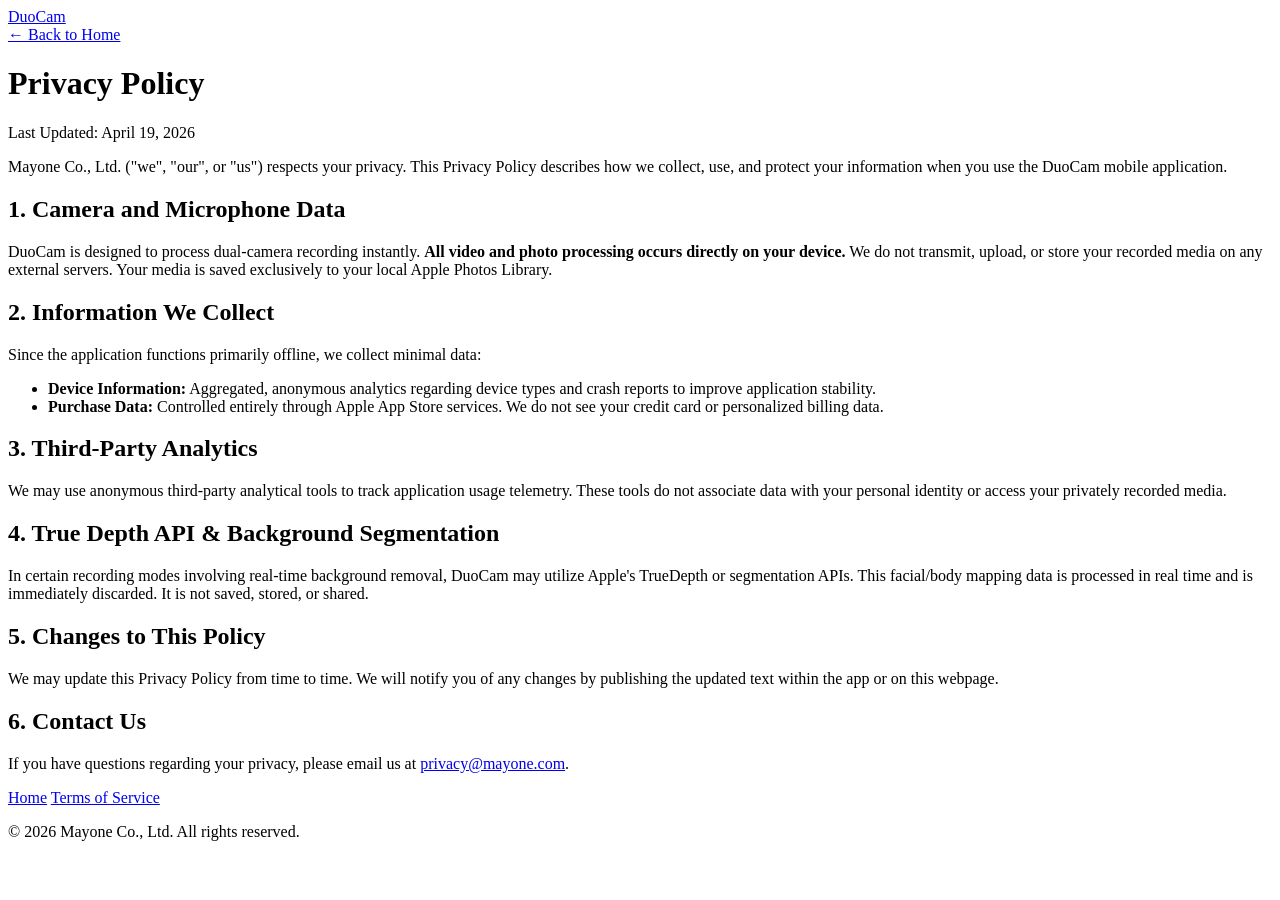
==== privacy.html @ 9bd3e775 "Add files via upload" ====
<!DOCTYPE html>
<html lang="en">
<head>
    <meta charset="UTF-8">
    <meta name="viewport" content="width=device-width, initial-scale=1.0">
    <title>Privacy Policy - DuoCam</title>
    <link rel="stylesheet" href="css/style.css">
    <script src="js/main.js" defer></script>
</head>
<body>
    <div class="ambient-glow glow-2" style="opacity: 0.3;"></div>
    
    <!-- Navigation -->
    <nav class="container">
        <a href="index.html" class="logo">DuoCam</a>
    </nav>

    <main class="container doc-page">
        <a href="index.html" class="back-link reveal">← Back to Home</a>
        
        <div class="doc-content reveal" style="transition-delay: 0.1s;">
            <div class="doc-header">
                <h1>Privacy Policy</h1>
                <p>Last Updated: April 19, 2026</p>
            </div>
            
            <p>Mayone Co., Ltd. ("we", "our", or "us") respects your privacy. This Privacy Policy describes how we collect, use, and protect your information when you use the DuoCam mobile application.</p>
            
            <h2>1. Camera and Microphone Data</h2>
            <p>DuoCam is designed to process dual-camera recording instantly. <strong>All video and photo processing occurs directly on your device.</strong> We do not transmit, upload, or store your recorded media on any external servers. Your media is saved exclusively to your local Apple Photos Library.</p>

            <h2>2. Information We Collect</h2>
            <p>Since the application functions primarily offline, we collect minimal data:</p>
            <ul>
                <li><strong>Device Information:</strong> Aggregated, anonymous analytics regarding device types and crash reports to improve application stability.</li>
                <li><strong>Purchase Data:</strong> Controlled entirely through Apple App Store services. We do not see your credit card or personalized billing data.</li>
            </ul>

            <h2>3. Third-Party Analytics</h2>
            <p>We may use anonymous third-party analytical tools to track application usage telemetry. These tools do not associate data with your personal identity or access your privately recorded media.</p>

            <h2>4. True Depth API & Background Segmentation</h2>
            <p>In certain recording modes involving real-time background removal, DuoCam may utilize Apple's TrueDepth or segmentation APIs. This facial/body mapping data is processed in real time and is immediately discarded. It is not saved, stored, or shared.</p>

            <h2>5. Changes to This Policy</h2>
            <p>We may update this Privacy Policy from time to time. We will notify you of any changes by publishing the updated text within the app or on this webpage.</p>
            
            <h2>6. Contact Us</h2>
            <p>If you have questions regarding your privacy, please email us at <a href="mailto:privacy@mayone.com">privacy@mayone.com</a>.</p>
        </div>
    </main>

    <!-- Footer -->
    <footer>
        <div class="container">
            <div class="footer-links">
                <a href="index.html">Home</a>
                <a href="terms.html">Terms of Service</a>
            </div>
            <p class="copyright">&copy; 2026 Mayone Co., Ltd. All rights reserved.</p>
        </div>
    </footer>
</body>
</html>
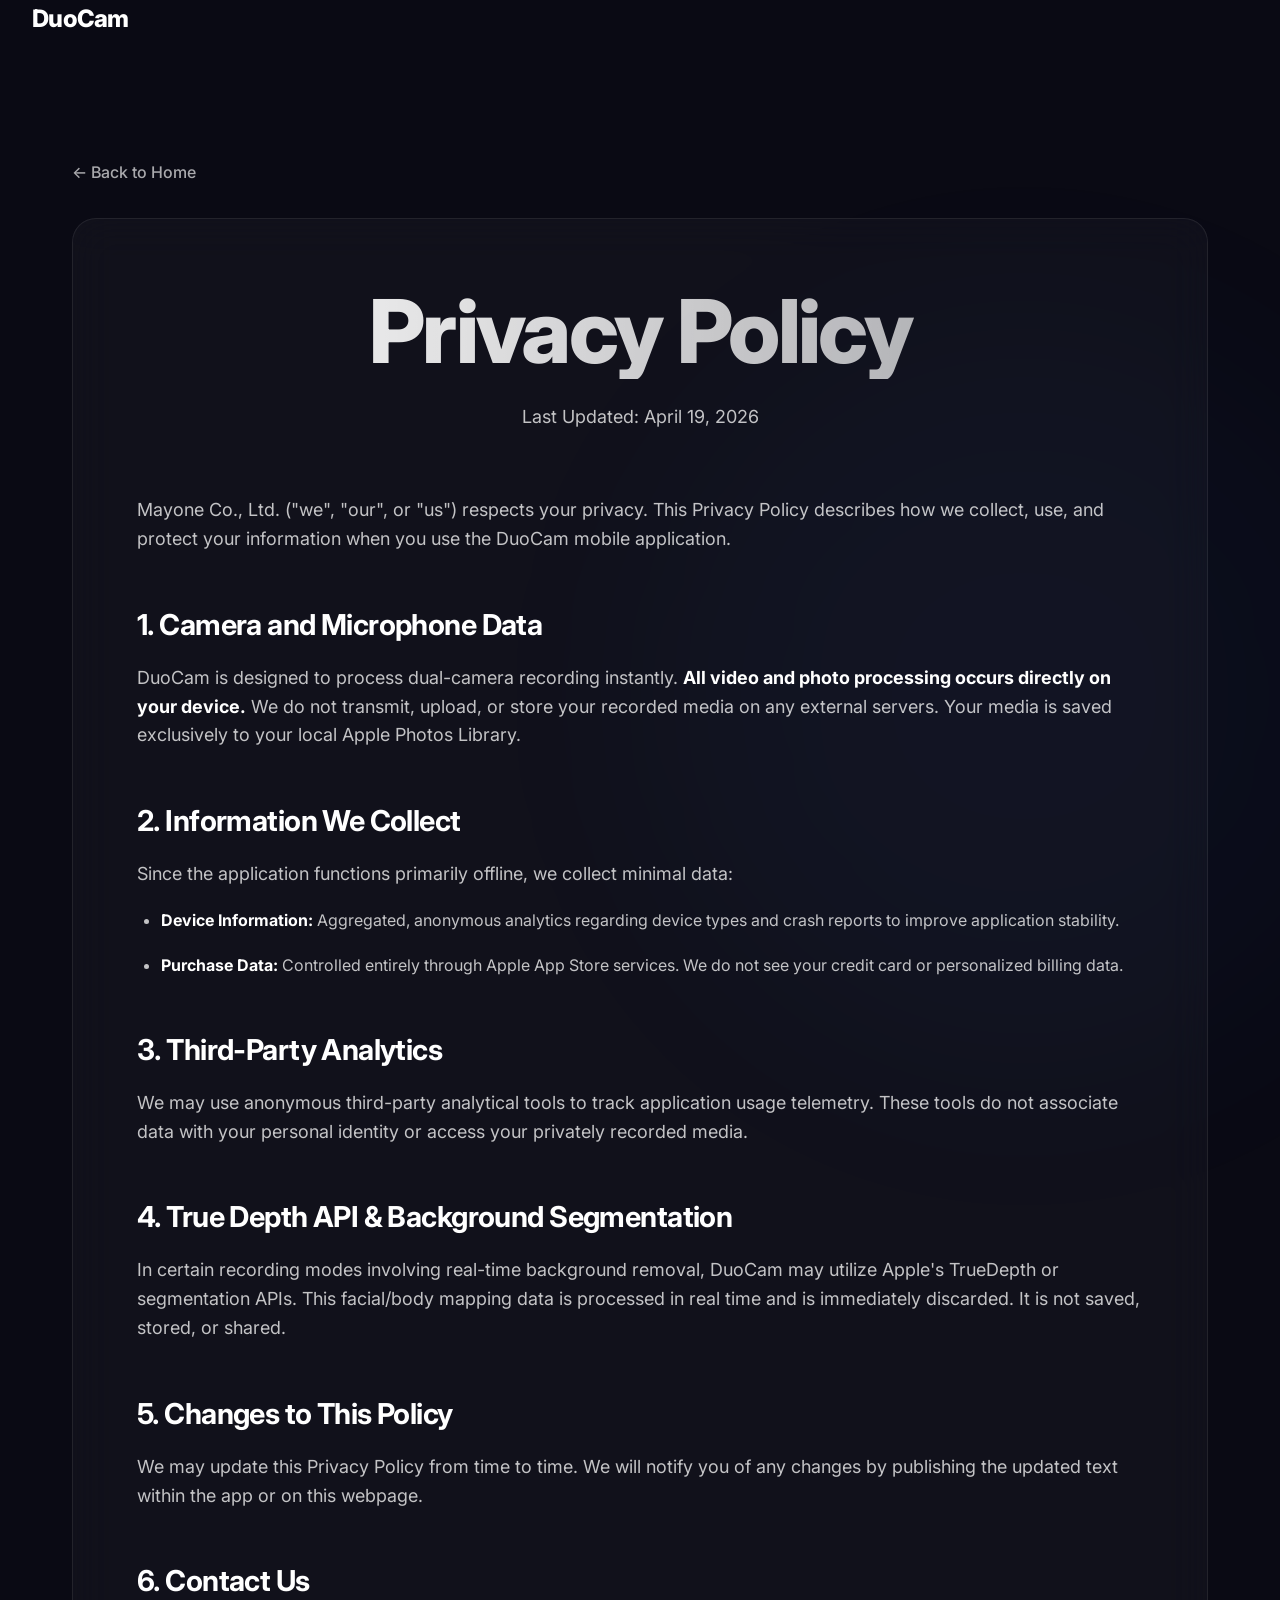
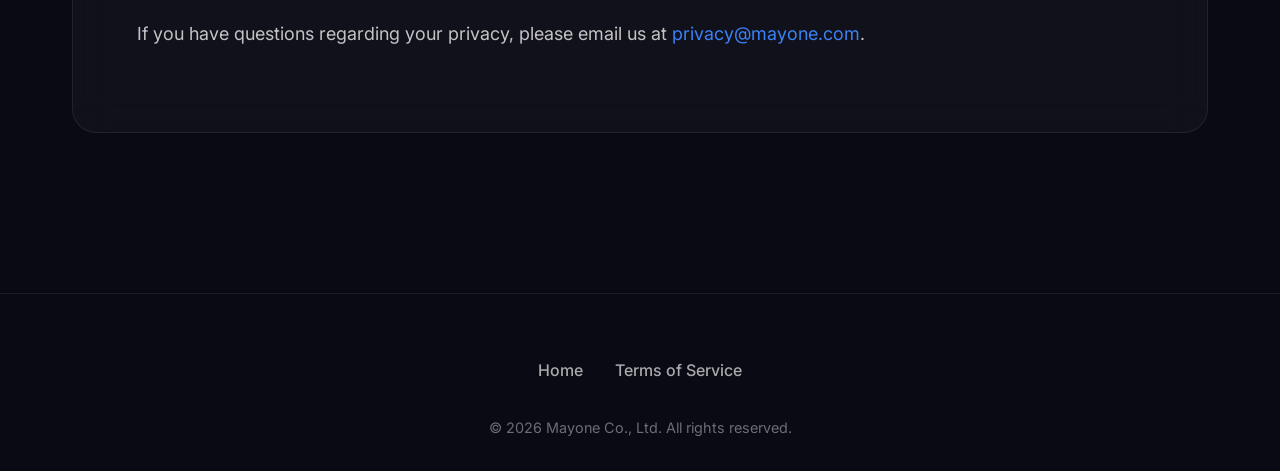
==== commit 92ddc086: "a" ====
--- a/privacy.html
+++ b/privacy.html
@@ -4,8 +4,8 @@
     <meta charset="UTF-8">
     <meta name="viewport" content="width=device-width, initial-scale=1.0">
     <title>Privacy Policy - DuoCam</title>
-    <link rel="stylesheet" href="css/style.css">
-    <script src="js/main.js" defer></script>
+    <link rel="stylesheet" href="style.css">
+    <script src="main.js" defer></script>
 </head>
 <body>
     <div class="ambient-glow glow-2" style="opacity: 0.3;"></div>
--- a/style.css
+++ b/style.css
@@ -0,0 +1,243 @@
+@import url('https://fonts.googleapis.com/css2?family=Inter:wght@400;500;600;700;800&display=swap');
+
+:root {
+  --bg-primary: #0A0A14;
+  --bg-secondary: #131221;
+  --text-primary: #FFFFFF;
+  --text-secondary: rgba(255, 255, 255, 0.65);
+  --accent-purple: rgb(168, 85, 247);
+  --accent-blue: rgb(59, 130, 246);
+  --accent-yellow: #FFDE00;
+  
+  --glass-bg: rgba(255, 255, 255, 0.03);
+  --glass-border: rgba(255, 255, 255, 0.08);
+  --glass-shadow: 0 8px 32px 0 rgba(0, 0, 0, 0.37);
+  
+  --font-main: 'Inter', -apple-system, BlinkMacSystemFont, sans-serif;
+  --transition: all 0.4s cubic-bezier(0.16, 1, 0.3, 1);
+}
+
+* {
+  margin: 0;
+  padding: 0;
+  box-sizing: border-box;
+}
+
+body {
+  font-family: var(--font-main);
+  background-color: var(--bg-primary);
+  color: var(--text-primary);
+  line-height: 1.6;
+  overflow-x: hidden;
+  -webkit-font-smoothing: antialiased;
+}
+
+/* Typography */
+h1 {
+  font-size: clamp(3rem, 8vw, 5.5rem);
+  font-weight: 800;
+  line-height: 1.1;
+  letter-spacing: -0.03em;
+  background: linear-gradient(to right, #ffffff, rgba(255,255,255,0.6));
+  -webkit-background-clip: text;
+  -webkit-text-fill-color: transparent;
+  margin-bottom: 1.5rem;
+}
+
+h2 {
+  font-size: clamp(2rem, 5vw, 3.5rem);
+  font-weight: 700;
+  letter-spacing: -0.02em;
+  margin-bottom: 1rem;
+}
+
+p {
+  font-size: 1.125rem;
+  color: var(--text-secondary);
+}
+
+/* Utility Animations */
+.reveal {
+  opacity: 0;
+  transform: translateY(40px);
+  transition: var(--transition);
+}
+
+.reveal.active {
+  opacity: 1;
+  transform: translateY(0);
+}
+
+/* Background Ambient Glows */
+.ambient-glow {
+  position: fixed;
+  border-radius: 50%;
+  filter: blur(120px);
+  z-index: -1;
+  opacity: 0.5;
+  animation: pulse 8s infinite alternate;
+}
+.glow-1 { top: -10%; left: -10%; width: 50vw; height: 50vw; background: rgba(168, 85, 247, 0.15); }
+.glow-2 { bottom: -20%; right: -10%; width: 60vw; height: 60vw; background: rgba(59, 130, 246, 0.12); }
+
+@keyframes pulse {
+  0% { transform: scale(1) translate(0, 0); }
+  100% { transform: scale(1.1) translate(2%, -2%); }
+}
+
+/* Generic Layout */
+.container {
+  max-width: 1200px;
+  margin: 0 auto;
+  padding: 0 2rem;
+}
+
+section {
+  padding: 8rem 0;
+}
+
+/* Navigation */
+nav {
+  padding: 1.5rem 0;
+  display: flex;
+  justify-content: space-between;
+  align-items: center;
+  position: absolute;
+  top: 0;
+  width: 100%;
+  z-index: 100;
+}
+.logo { 
+    font-size: 1.5rem; 
+    font-weight: 800; 
+    letter-spacing: -0.03em; 
+    display: flex;
+    align-items: center;
+    gap: 0.5rem;
+    text-decoration: none;
+    color: white;
+}
+
+/* Buttons */
+.btn {
+  display: inline-flex;
+  align-items: center;
+  justify-content: center;
+  padding: 1.1rem 2.2rem;
+  border-radius: 100px;
+  font-weight: 600;
+  text-decoration: none;
+  transition: var(--transition);
+  cursor: pointer;
+  border: none;
+  font-size: 1.05rem;
+}
+
+.btn-primary {
+  background: linear-gradient(135deg, var(--accent-purple), var(--accent-blue));
+  color: white;
+  box-shadow: 0 10px 30px rgba(168, 85, 247, 0.3);
+}
+
+.btn-primary:hover {
+  transform: translateY(-3px);
+  box-shadow: 0 15px 40px rgba(59, 130, 246, 0.4);
+}
+
+.btn-secondary {
+    background: var(--glass-bg);
+    border: 1px solid var(--glass-border);
+    color: white;
+    backdrop-filter: blur(10px);
+}
+
+.btn-secondary:hover {
+    background: rgba(255,255,255,0.1);
+    transform: translateY(-3px);
+}
+
+/* Glassmorphism Cards */
+.glass-card {
+  background: var(--glass-bg);
+  backdrop-filter: blur(16px);
+  -webkit-backdrop-filter: blur(16px);
+  border: 1px solid var(--glass-border);
+  border-radius: 24px;
+  padding: 3rem;
+  box-shadow: var(--glass-shadow);
+  transition: var(--transition);
+}
+.glass-card:hover {
+  transform: translateY(-5px);
+  border-color: rgba(255, 255, 255, 0.15);
+  background: rgba(255, 255, 255, 0.05);
+}
+
+/* Footer */
+footer {
+  margin-top: 5rem;
+  padding: 4rem 0 2rem;
+  border-top: 1px solid var(--glass-border);
+  text-align: center;
+}
+.footer-links {
+    display: flex;
+    justify-content: center;
+    gap: 2rem;
+    margin-bottom: 2rem;
+}
+footer a {
+  color: var(--text-secondary);
+  text-decoration: none;
+  transition: var(--transition);
+  font-weight: 500;
+}
+footer a:hover {
+  color: var(--text-primary);
+}
+.copyright {
+    font-size: 0.9rem;
+    color: rgba(255,255,255,0.4);
+}
+
+/* Document Pages (Terms & Privacy) */
+.doc-page {
+  padding-top: 10rem;
+  padding-bottom: 5rem;
+}
+.doc-content {
+  background: var(--glass-bg);
+  border: 1px solid var(--glass-border);
+  border-radius: 24px;
+  padding: 4rem;
+  backdrop-filter: blur(20px);
+}
+.doc-header { text-align: center; margin-bottom: 4rem; }
+.doc-header p { margin: 0 auto; }
+.doc-content h2 { font-size: 1.8rem; margin-top: 3rem; margin-bottom: 1rem; color: white; }
+.doc-content h3 { font-size: 1.3rem; margin-top: 2rem; margin-bottom: 0.5rem; color: var(--accent-purple); }
+.doc-content p, .doc-content li { margin-bottom: 1.2rem; color: rgba(255,255,255,0.75); }
+.doc-content ul { margin-left: 1.5rem; margin-bottom: 1.5rem; }
+.doc-content strong { color: white; }
+.doc-content a { color: var(--accent-blue); text-decoration: none; }
+
+.back-link {
+    display: inline-flex;
+    align-items: center;
+    gap: 0.5rem;
+    margin-bottom: 2rem;
+    color: var(--text-secondary);
+    text-decoration: none;
+    font-weight: 500;
+    transition: var(--transition);
+}
+.back-link:hover { 
+    color: white; 
+    transform: translateX(-5px);
+}
+
+/* Responsive */
+@media (max-width: 768px) {
+    .doc-content { padding: 2rem; }
+    section { padding: 5rem 0; }
+}
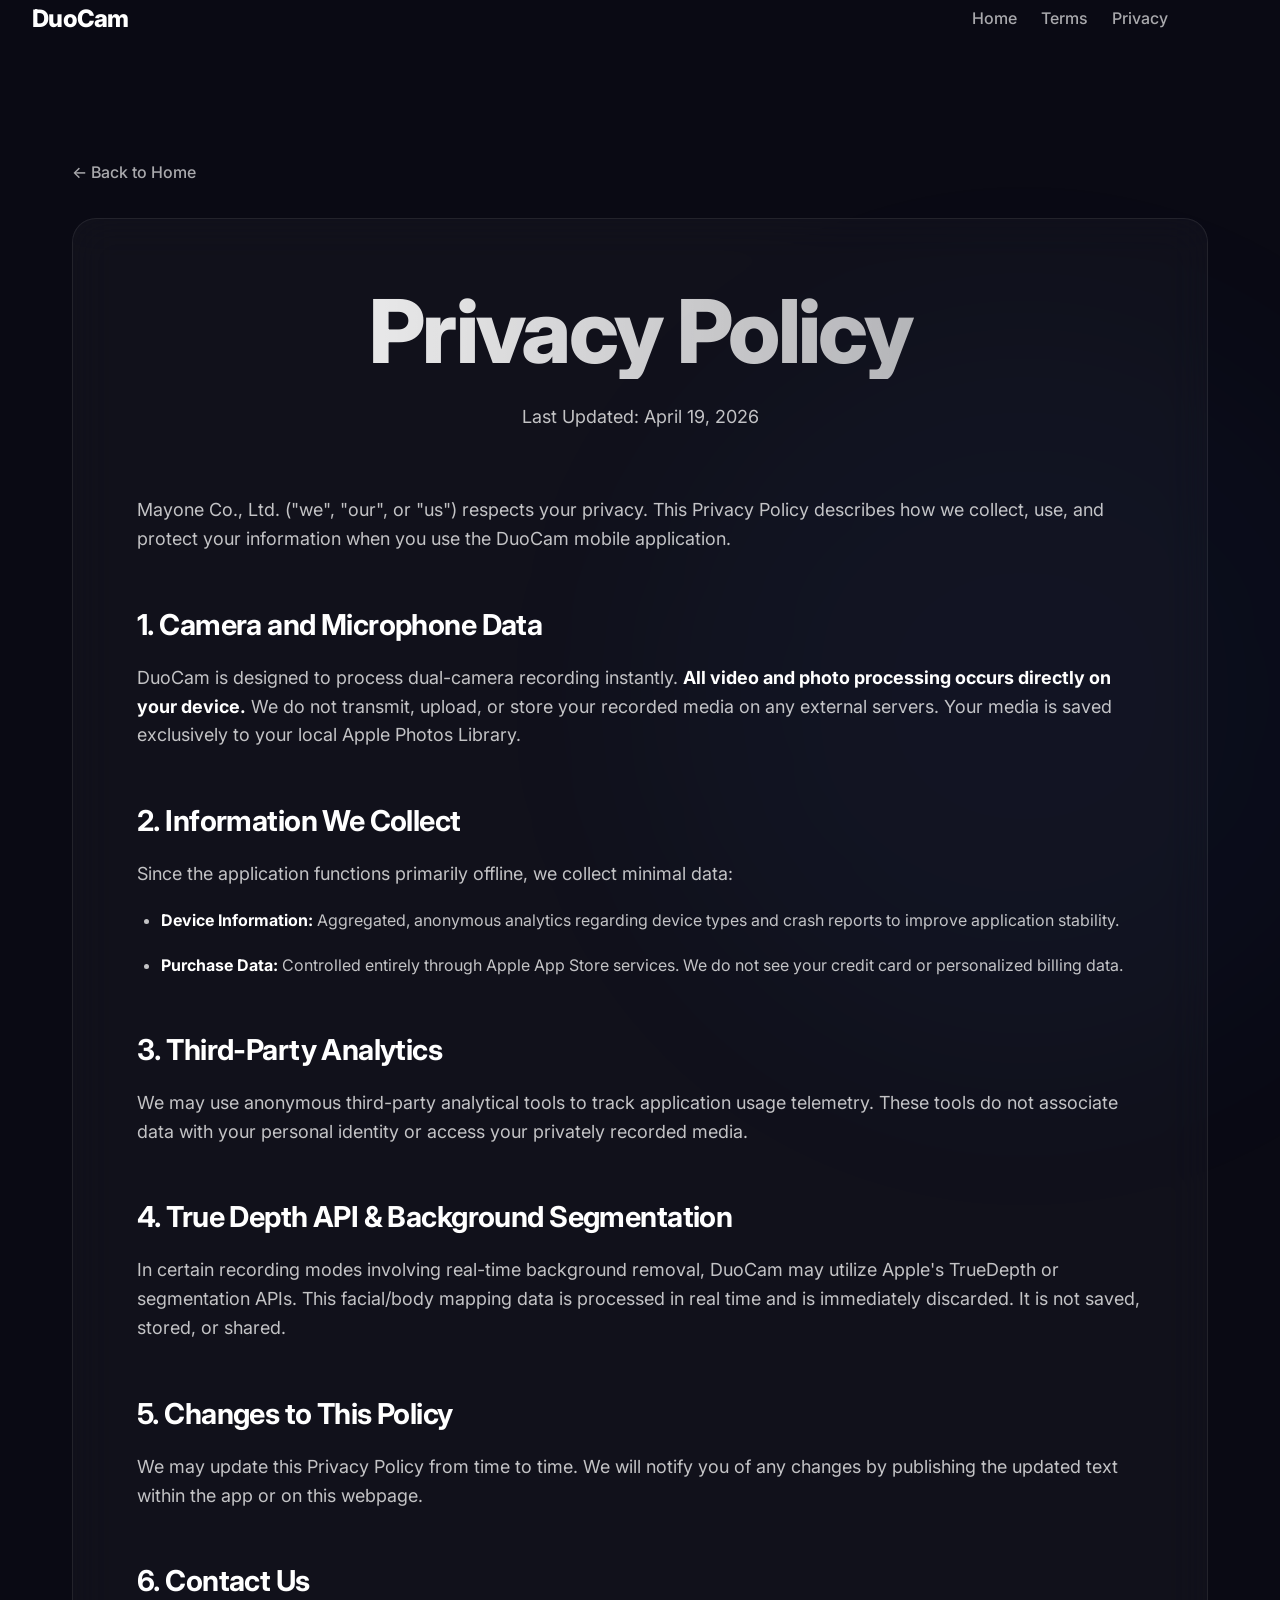
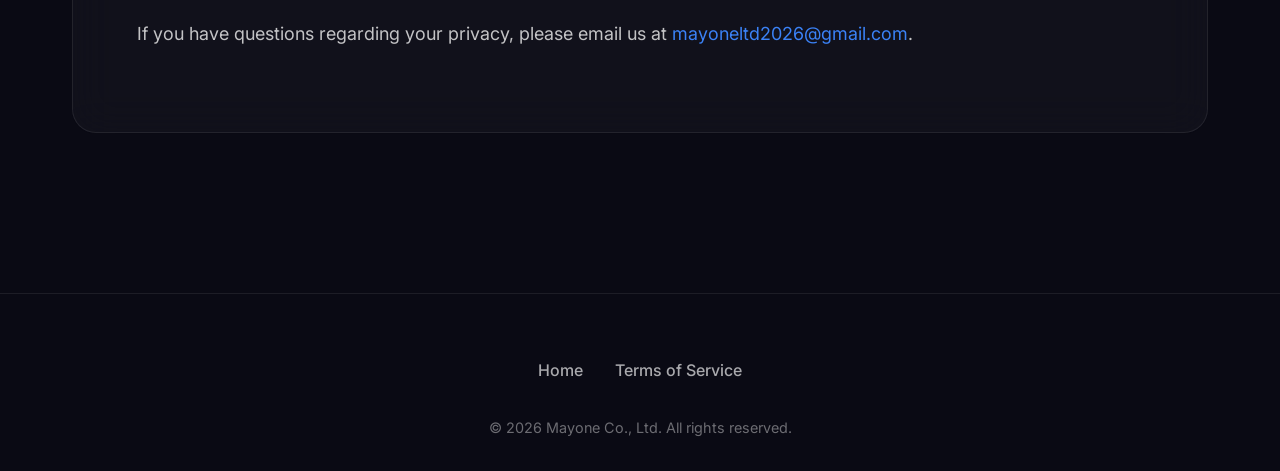
==== commit 7ea41b88: "update" ====
--- a/privacy.html
+++ b/privacy.html
@@ -13,6 +13,11 @@
     <!-- Navigation -->
     <nav class="container">
         <a href="index.html" class="logo">DuoCam</a>
+        <div class="nav-links">
+            <a href="index.html" class="nav-link">Home</a>
+            <a href="terms.html" class="nav-link">Terms</a>
+            <a href="privacy.html" class="nav-link">Privacy</a>
+        </div>
     </nav>
 
     <main class="container doc-page">
@@ -46,7 +51,7 @@
             <p>We may update this Privacy Policy from time to time. We will notify you of any changes by publishing the updated text within the app or on this webpage.</p>
             
             <h2>6. Contact Us</h2>
-            <p>If you have questions regarding your privacy, please email us at <a href="mailto:privacy@mayone.com">privacy@mayone.com</a>.</p>
+            <p>If you have questions regarding your privacy, please email us at <a href="mailto:mayoneltd2026@gmail.com">mayoneltd2026@gmail.com</a>.</p>
         </div>
     </main>
 
--- a/style.css
+++ b/style.css
@@ -117,6 +117,20 @@
     text-decoration: none;
     color: white;
 }
+.nav-links {
+    display: flex;
+    gap: 1.5rem;
+    align-items: center;
+}
+.nav-link {
+    color: var(--text-secondary);
+    text-decoration: none;
+    font-weight: 500;
+    transition: var(--transition);
+}
+.nav-link:hover {
+    color: white;
+}
 
 /* Buttons */
 .btn {
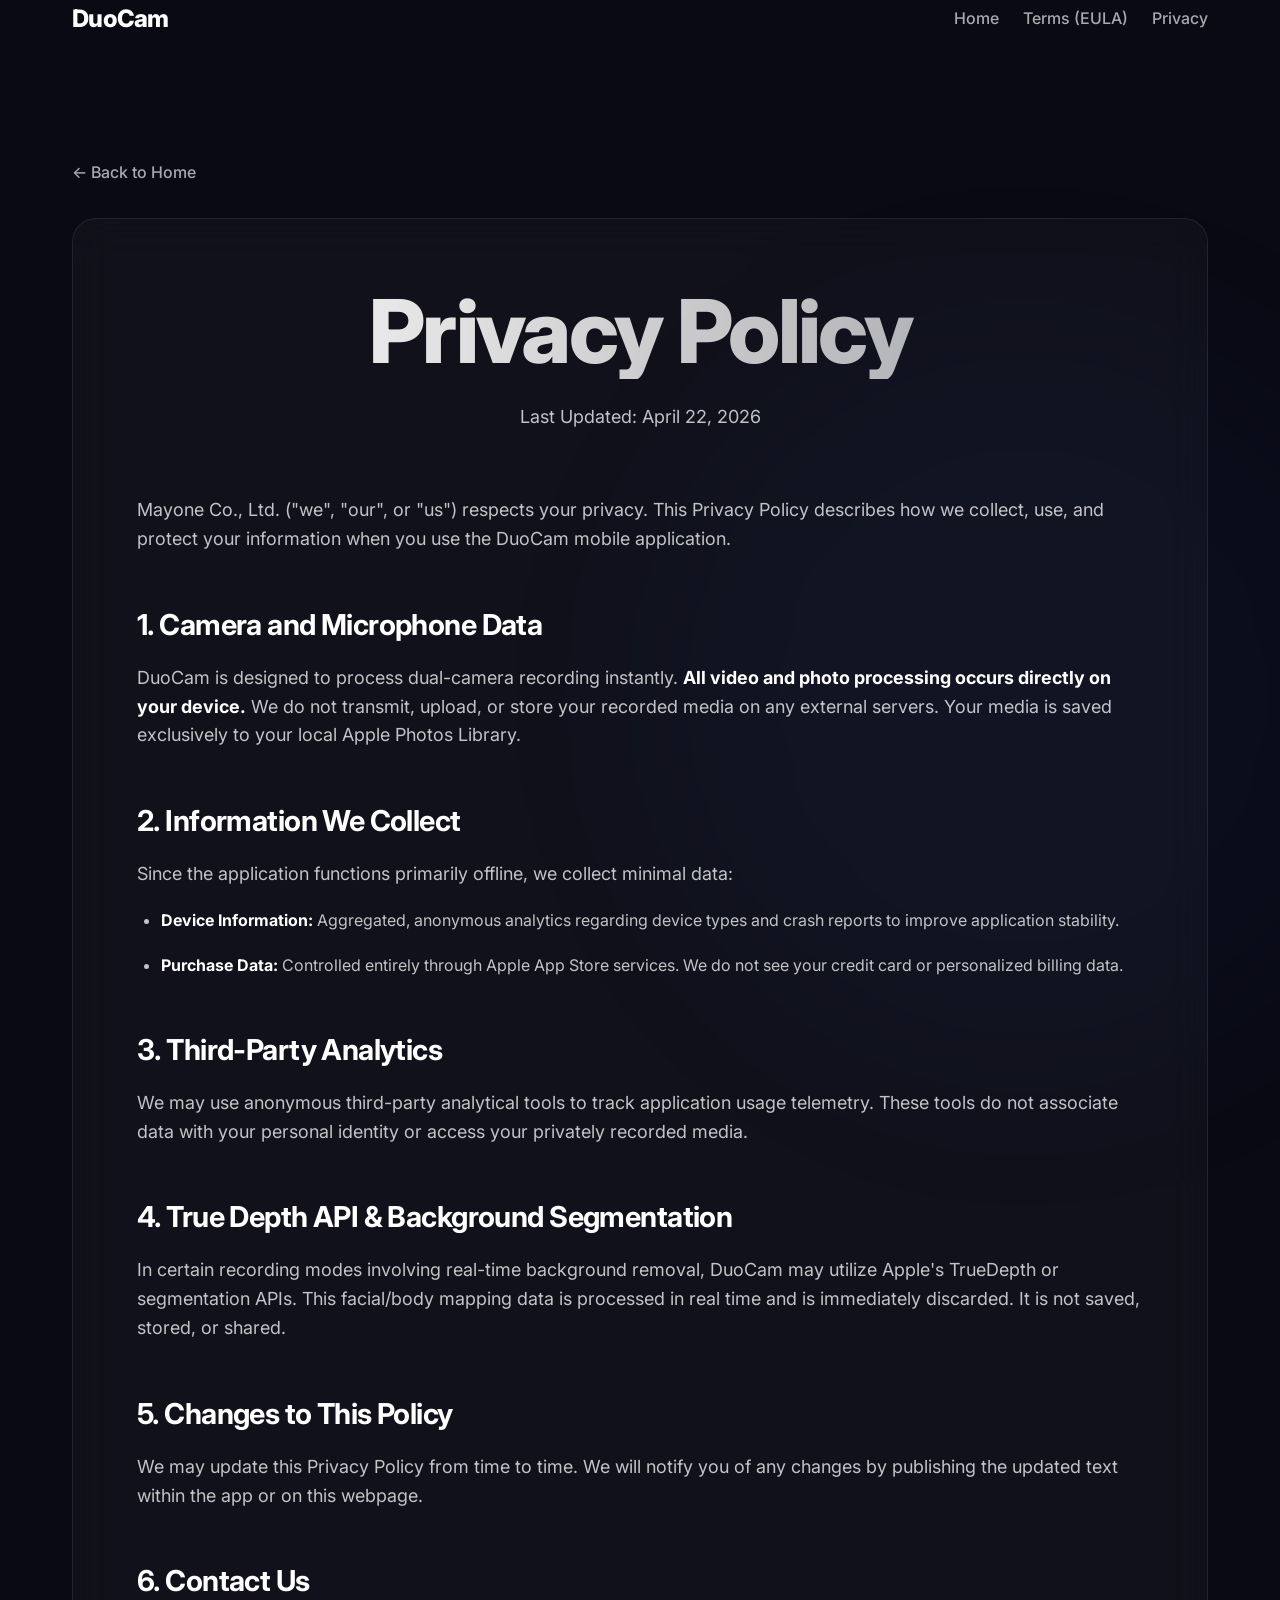
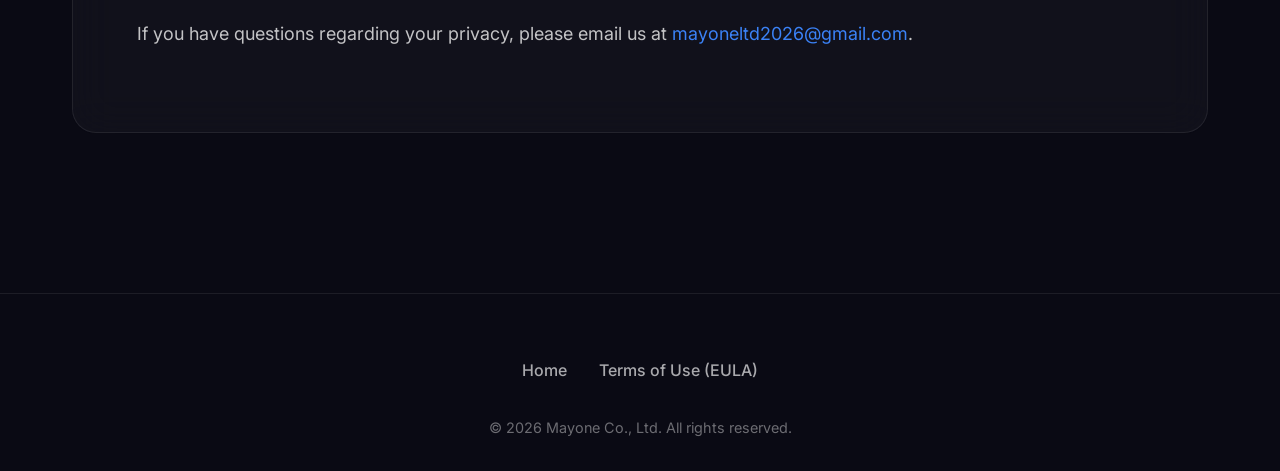
==== commit 1f988105: "Add files via upload" ====
--- a/privacy.html
+++ b/privacy.html
@@ -15,7 +15,7 @@
         <a href="index.html" class="logo">DuoCam</a>
         <div class="nav-links">
             <a href="index.html" class="nav-link">Home</a>
-            <a href="terms.html" class="nav-link">Terms</a>
+            <a href="terms.html" class="nav-link">Terms (EULA)</a>
             <a href="privacy.html" class="nav-link">Privacy</a>
         </div>
     </nav>
@@ -26,7 +26,7 @@
         <div class="doc-content reveal" style="transition-delay: 0.1s;">
             <div class="doc-header">
                 <h1>Privacy Policy</h1>
-                <p>Last Updated: April 19, 2026</p>
+                <p>Last Updated: April 22, 2026</p>
             </div>
             
             <p>Mayone Co., Ltd. ("we", "our", or "us") respects your privacy. This Privacy Policy describes how we collect, use, and protect your information when you use the DuoCam mobile application.</p>
@@ -60,7 +60,7 @@
         <div class="container">
             <div class="footer-links">
                 <a href="index.html">Home</a>
-                <a href="terms.html">Terms of Service</a>
+                <a href="terms.html">Terms of Use (EULA)</a>
             </div>
             <p class="copyright">&copy; 2026 Mayone Co., Ltd. All rights reserved.</p>
         </div>
--- a/style.css
+++ b/style.css
@@ -104,6 +104,8 @@
   align-items: center;
   position: absolute;
   top: 0;
+  left: 0;
+  right: 0;
   width: 100%;
   z-index: 100;
 }
